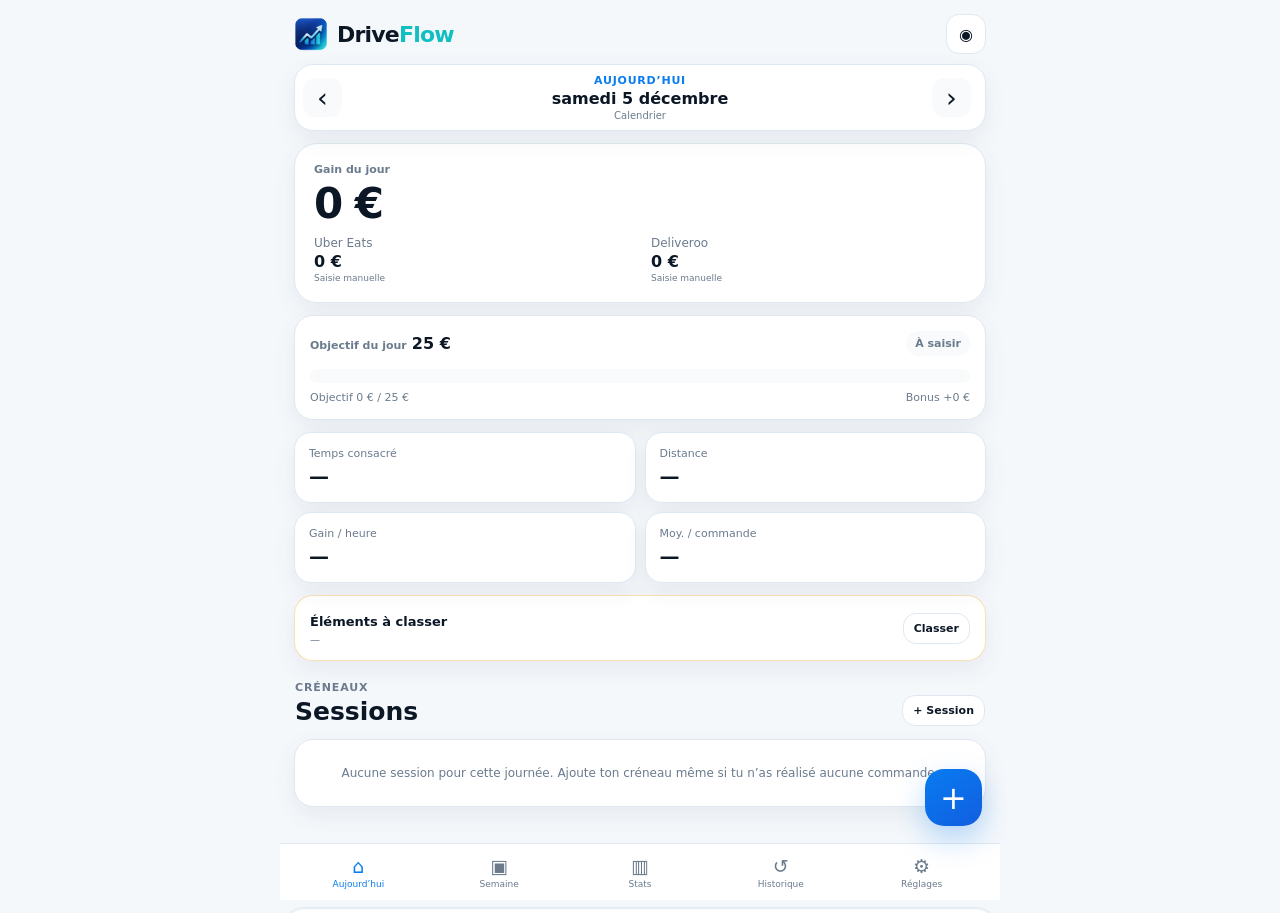
==== index.html @ 2658f7a8 "Add files via upload" ====
<!doctype html>
<html lang="fr">
<head>
  <meta charset="utf-8">
  <meta name="viewport" content="width=device-width,initial-scale=1,viewport-fit=cover">
  <meta name="theme-color" content="#07111f">
  <meta name="apple-mobile-web-app-capable" content="yes">
  <meta name="apple-mobile-web-app-status-bar-style" content="black-translucent">
  <meta name="apple-mobile-web-app-title" content="DriveFlow">
  <link rel="manifest" href="driveflow.webmanifest">
  <link rel="apple-touch-icon" href="driveflow-icon-180.png">
  <link rel="icon" href="driveflow-icon-192.png">
  <link rel="stylesheet" href="driveflow-styles.css?v=4.0.1">
  <title>DriveFlow</title>
</head>
<body>
  <div id="splash" class="splash">
    <img src="driveflow-icon-192.png" alt="">
    <div class="splash-wordmark">Drive<span>Flow</span></div>
    <small>Earnings & Activity Tracker</small>
  </div>

  <main class="app-shell">
    <header class="app-header">
      <button id="brandHome" class="brand-mini" aria-label="Accueil">
        <img src="driveflow-icon-192.png" alt="">
        <div class="brand-text">Drive<span>Flow</span></div>
      </button>
      <button id="privacyBtn" class="icon-btn" aria-label="Masquer les montants">◉</button>
    </header>

    <!-- TODAY -->
    <section id="todayView" class="view active">
      <div class="date-switcher card">
        <button id="prevDay" class="nav-btn" aria-label="Jour précédent">‹</button>
        <button id="openDatePicker" class="date-center">
          <span id="dateContext">Aujourd’hui</span>
          <strong id="dateLabel">—</strong>
          <small>Calendrier</small>
        </button>
        <button id="nextDay" class="nav-btn" aria-label="Jour suivant">›</button>
        <input id="datePicker" class="hidden-date" type="date">
      </div>

      <section class="hero-card">
        <div class="hero-label">Gain du jour</div>
        <div id="todayTotal" class="hero-amount money">0 €</div>
        <div class="platform-inline">
          <span>Uber Eats <strong id="todayUber" class="money">0 €</strong><small id="todayUberSource">Manuel</small></span>
          <span>Deliveroo <strong id="todayDeliveroo" class="money">0 €</strong><small id="todayDelSource">Manuel</small></span>
        </div>
      </section>

      <section class="card goal-card">
        <div class="section-row">
          <div>
            <span class="section-label">Objectif du jour</span>
            <strong id="goalText" class="money">25 €</strong>
          </div>
          <div id="goalBadge" class="badge neutral">À saisir</div>
        </div>
        <div class="goal-track">
          <div id="goalDoneBar" class="goal-done"></div>
          <div id="goalBonusBar" class="goal-bonus"></div>
        </div>
        <div class="goal-labels">
          <span id="goalObjectiveLabel" class="money">Objectif 0 / 25 €</span>
          <span id="goalBonusLabel" class="money">Bonus +0 €</span>
        </div>
      </section>

      <div class="metric-grid">
        <article class="metric-card"><span>Temps consacré</span><strong id="workTime">—</strong></article>
        <article class="metric-card"><span>Distance</span><strong id="distanceText">—</strong></article>
        <article class="metric-card"><span>Gain / heure</span><strong id="hourlyText" class="money">—</strong></article>
        <article class="metric-card"><span>Moy. / commande</span><strong id="avgOrderText" class="money">—</strong></article>
      </div>

      <section id="unassignedCard" class="card attention-card" hidden>
        <div>
          <strong id="unassignedTitle">Éléments à classer</strong>
          <p id="unassignedText">—</p>
        </div>
        <button id="openClassifier" class="ghost-btn compact">Classer</button>
      </section>

      <div class="section-head sessions-head">
        <div><span class="eyebrow">Créneaux</span><h2>Sessions</h2></div>
        <button id="addSessionTop" class="ghost-btn compact">+ Session</button>
      </div>
      <div id="sessionList" class="session-list"></div>
      <button id="openSession" class="fab" aria-label="Ajouter une session">+</button>
    </section>

    <!-- WEEK -->
    <section id="weekView" class="view">
      <div class="period-nav card">
        <button id="prevWeek" class="nav-btn">‹</button>
        <button id="openWeekPicker" class="period-center">
          <span class="eyebrow">Semaine</span>
          <strong id="weekRange">—</strong>
        </button>
        <button id="nextWeek" class="nav-btn">›</button>
        <input id="weekPicker" class="hidden-date" type="date">
      </div>
      <button id="thisWeekBtn" class="text-button">Revenir à cette semaine</button>

      <section class="hero-card compact-hero">
        <div class="section-row">
          <div><span class="hero-label">Épargne</span><div><strong id="weekSaved" class="hero-amount small money">0 €</strong> <span id="weekGoalText" class="muted money">/ 175 €</span></div></div>
          <div id="weekGoalBadge" class="badge neutral">—</div>
        </div>
        <div class="progress"><div id="weekProgress"></div></div>
        <div class="goal-bottom"><span id="weekSuccess">0 objectif atteint</span><span id="weekRemaining" class="money">—</span></div>
      </section>

      <div class="metric-grid">
        <article class="metric-card"><span>Total gagné</span><strong id="weekEarned" class="money">0 €</strong></article>
        <article class="metric-card"><span>Bonus</span><strong id="weekBonus" class="money">0 €</strong></article>
        <article class="metric-card"><span>Temps consacré</span><strong id="weekHours">—</strong></article>
        <article class="metric-card"><span>Distance</span><strong id="weekDistance">—</strong></article>
      </div>

      <section class="card">
        <div class="section-row"><span class="section-label">Objectif & bonus par jour</span><span class="legend-mini">Touchez un jour</span></div>
        <div id="weekBars" class="week-bars"></div>
      </section>
    </section>

    <!-- STATS -->
    <section id="statsView" class="view">
      <div class="section-head">
        <div><span class="eyebrow">Analyse</span><h2>Stats</h2></div>
        <select id="statsRange" class="select-small">
          <option value="day">Jour</option>
          <option value="week">Semaine</option>
          <option value="month">Mois</option>
          <option value="all">Global</option>
        </select>
      </div>
      <div id="statsPeriodNav" class="period-nav card mini-period">
        <button id="statsPrev" class="nav-btn">‹</button>
        <button id="statsPeriodLabel" class="period-center"><strong>—</strong></button>
        <button id="statsNext" class="nav-btn">›</button>
      </div>

      <div class="metric-grid">
        <article class="metric-card"><span>Gains</span><strong id="statsEarned" class="money">0 €</strong></article>
        <article class="metric-card"><span>Épargne</span><strong id="statsSaved" class="money">0 €</strong></article>
        <article class="metric-card"><span>Carburant estimé</span><strong id="statsFuel" class="money">0 €</strong></article>
        <article class="metric-card"><span>Après carburant</span><strong id="statsNet" class="money">0 €</strong></article>
      </div>

      <section class="card stats-list">
        <div><span>Temps consacré</span><strong id="statsWork">—</strong></div>
        <div><span>Distance</span><strong id="statsKm">—</strong></div>
        <div><span>Gain moyen / heure</span><strong id="avgHour" class="money">—</strong></div>
        <div><span>Prix moyen / commande</span><strong id="avgOrder" class="money">—</strong></div>
        <div><span>Commandes</span><strong id="statsOrders">0</strong></div>
        <div><span>Meilleur jour</span><strong id="bestDay" class="money">—</strong></div>
      </section>

      <section class="card">
        <div class="section-label">Répartition des revenus</div>
        <div class="platform-share">
          <div><span>Uber Eats</span><strong id="shareUber">0 %</strong></div>
          <div><span>Deliveroo</span><strong id="shareDeliveroo">0 %</strong></div>
        </div>
        <div class="share-track"><div id="shareUberBar"></div><div id="shareDelBar"></div></div>
      </section>

      <button id="openCompare" class="compare-button">
        <div><strong>Comparer Uber ↔ Deliveroo</strong><span>Analyse détaillée des commandes réalisées</span></div>
        <span>›</span>
      </button>
    </section>

    <!-- HISTORY -->
    <section id="historyView" class="view">
      <div class="section-head">
        <div><span class="eyebrow">Données</span><h2>Historique</h2></div>
        <select id="historyPlatform" class="select-small">
          <option value="all">Toutes</option>
          <option value="uber">Uber</option>
          <option value="deliveroo">Deliveroo</option>
        </select>
      </div>
      <div class="segmented four">
        <button data-history-mode="day">Jour</button>
        <button data-history-mode="week">Semaine</button>
        <button data-history-mode="month" class="active">Mois</button>
        <button data-history-mode="all">Tout</button>
      </div>
      <div id="historyPeriodNav" class="period-nav card mini-period">
        <button id="historyPrev" class="nav-btn">‹</button>
        <button id="historyPeriodLabel" class="period-center"><strong>—</strong></button>
        <button id="historyNext" class="nav-btn">›</button>
      </div>
      <div id="historyList" class="history-list"></div>
    </section>

    <!-- SETTINGS -->
    <section id="settingsView" class="view">
      <div class="section-head"><div><span class="eyebrow">DriveFlow</span><h2>Réglages</h2></div></div>

      <section class="card settings-card">
        <label><span>Objectif journalier habituel</span><div class="inline-input"><input id="dailyGoalInput" type="number" step="0.01" min="0"><span>€</span></div></label>
        <label><span>Apparence</span><select id="themeSelect"><option value="system">Automatique</option><option value="light">Clair</option><option value="dark">Sombre</option></select></label>
      </section>

      <section class="card">
        <div class="section-label">Objectifs personnalisés</div>
        <p class="helper">Choisis une date et un objectif. Mets 0 € pour un jour de repos.</p>
        <div class="override-grid">
          <input id="overrideDate" type="date">
          <div class="inline-input"><input id="overrideGoal" type="number" min="0" step="0.01" placeholder="0"><span>€</span></div>
          <button id="saveOverride" class="primary-btn">Ajouter</button>
        </div>
        <div id="overrideList" class="override-list"></div>
      </section>

      <section class="card settings-card">
        <label><span>Consommation véhicule</span><div class="inline-input"><input id="fuelConsumption" type="number" step="0.1" min="0"><span>L/100</span></div></label>
        <label><span>Prix du carburant</span><div class="inline-input"><input id="fuelPrice" type="number" step="0.01" min="0"><span>€/L</span></div></label>
      </section>

      <section class="card">
        <div class="section-label">Import Uber</div>
        <p class="helper">Sélectionne uniquement <strong>driver_payments-0.csv</strong>. Chaque import remplace la base Uber précédente par le nouvel export complet, tout en conservant tes sessions et classements manuels.</p>
        <input id="uberCsvInput" type="file" accept=".csv,text/csv" hidden>
        <button id="chooseUberCsv" class="primary-btn secondary">Importer l'export Uber</button>
        <div id="uberImportStatus" class="import-status"></div>
      </section>

      <section class="card">
        <div class="section-label">Import Deliveroo</div>
        <p class="helper">Le CSV peut être généré par ChatGPT à partir de tes captures. Il est ajouté à l'historique sans supprimer les semaines précédentes.</p>
        <input id="deliverooCsvInput" type="file" accept=".csv,text/csv" hidden>
        <button id="chooseDeliverooCsv" class="primary-btn secondary">Importer le CSV Deliveroo</button>
        <a href="driveflow-deliveroo-template.csv" download class="text-link">Télécharger le format strict V4</a>
        <div id="deliverooImportStatus" class="import-status"></div>
      </section>

      <section class="card">
        <div class="section-label">Sauvegarde</div>
        <div class="button-stack">
          <button id="exportJson" class="ghost-full">Sauvegarder toutes mes données</button>
          <input id="restoreJsonInput" type="file" accept=".json,application/json" hidden>
          <button id="restoreJson" class="ghost-full">Restaurer une sauvegarde</button>
          <button id="exportHistoryCsv" class="ghost-full">Exporter le résumé DriveFlow CSV</button>
        </div>
      </section>

      <section class="card about-card">
        <img src="driveflow-icon-192.png" alt="">
        <div><strong>DriveFlow</strong><span>Version 4.0 · Journée 04:00 → 04:00</span></div>
      </section>
    </section>
  </main>

  <nav class="bottom-nav">
    <button data-view="today" class="active"><span>⌂</span><small>Aujourd’hui</small></button>
    <button data-view="week"><span>▣</span><small>Semaine</small></button>
    <button data-view="stats"><span>▥</span><small>Stats</small></button>
    <button data-view="history"><span>↺</span><small>Historique</small></button>
    <button data-view="settings"><span>⚙</span><small>Réglages</small></button>
  </nav>

  <!-- COMPARISON SUBPAGE -->
  <section id="comparePage" class="subpage" aria-hidden="true">
    <header class="subpage-header">
      <button id="closeCompare" class="back-btn">‹</button>
      <div><span class="eyebrow">Stats</span><h2>Uber ↔ Deliveroo</h2></div>
    </header>
    <div class="segmented four" id="compareModes">
      <button data-compare-mode="day">Jour</button>
      <button data-compare-mode="week" class="active">Semaine</button>
      <button data-compare-mode="month">Mois</button>
      <button data-compare-mode="all">Global</button>
    </div>
    <div id="comparePeriodNav" class="period-nav card mini-period">
      <button id="comparePrev" class="nav-btn">‹</button>
      <div id="comparePeriodLabel" class="period-center"><strong>—</strong></div>
      <button id="compareNext" class="nav-btn">›</button>
    </div>
    <div class="compare-note">Comparaison descriptive des <strong>commandes réalisées</strong>. Tes refus et arbitrages entre plateformes ne sont pas observés.</div>
    <div id="compareContent"></div>
  </section>

  <!-- SESSION SHEET -->
  <div id="sheetBackdrop" class="backdrop" hidden></div>
  <section id="sessionSheet" class="sheet" aria-hidden="true">
    <div class="sheet-handle"></div>
    <div class="sheet-head">
      <div><span class="eyebrow">Créneau</span><h2 id="sessionTitle">Ajouter une session</h2></div>
      <button id="closeSession" class="close-btn">×</button>
    </div>
    <div id="sessionError" class="form-error" hidden></div>
    <input id="sessionId" type="hidden">
    <label class="field"><span>Date de travail</span><input id="sessionDate" type="date"></label>
    <div class="segmented three session-type">
      <button data-session-type="Midi" class="active">Midi</button>
      <button data-session-type="Soir">Soir</button>
      <button data-session-type="Autre">Autre</button>
    </div>
    <div class="grid-2">
      <label class="field"><span>Début</span><input id="sessionStart" type="time"></label>
      <label class="field"><span>Fin</span><input id="sessionEnd" type="time"></label>
    </div>
    <div class="section-label sheet-section">Pause (facultative)</div>
    <div class="grid-2">
      <label class="field"><span>Début pause</span><input id="pauseStart" type="time"></label>
      <label class="field"><span>Fin pause</span><input id="pauseEnd" type="time"></label>
    </div>
    <div class="section-label sheet-section">Kilométrage compteur</div>
    <div class="grid-2">
      <label class="field"><span>Départ</span><div class="money-input"><input id="odoStart" type="number" step="0.1" min="0"><span>km</span></div></label>
      <label class="field"><span>Arrivée</span><div class="money-input"><input id="odoEnd" type="number" step="0.1" min="0"><span>km</span></div></label>
    </div>
    <div class="section-label sheet-section">Saisie provisoire</div>
    <p class="helper">Les montants importés remplacent automatiquement les montants manuels de la plateforme pour les dates couvertes.</p>
    <div class="platform-form">
      <div class="platform-form-title">Uber Eats</div>
      <div class="grid-2">
        <label class="field"><span>Gains</span><div class="money-input"><input id="manualUber" type="number" step="0.01" min="0"><span>€</span></div></label>
        <label class="field"><span>Nb commandes</span><input id="manualUberOrders" type="number" step="1" min="0"></label>
      </div>
    </div>
    <div class="platform-form">
      <div class="platform-form-title">Deliveroo</div>
      <div class="grid-2">
        <label class="field"><span>Gains</span><div class="money-input"><input id="manualDeliveroo" type="number" step="0.01" min="0"><span>€</span></div></label>
        <label class="field"><span>Nb commandes</span><input id="manualDeliverooOrders" type="number" step="1" min="0"></label>
      </div>
    </div>
    <label class="field"><span>Note (facultatif)</span><textarea id="sessionNote" rows="2"></textarea></label>
    <div class="sheet-actions">
      <button id="deleteSession" class="danger-btn" hidden>Supprimer</button>
      <button id="saveSession" class="primary-btn">Enregistrer</button>
    </div>
  </section>

  <!-- CLASSIFIER SHEET -->
  <section id="classifierSheet" class="sheet classifier-sheet" aria-hidden="true">
    <div class="sheet-handle"></div>
    <div class="sheet-head">
      <div><span class="eyebrow">Import</span><h2>Éléments à classer</h2></div>
      <button id="closeClassifier" class="close-btn">×</button>
    </div>
    <p class="helper">Affecte les commandes qui ne tombent dans aucune session. Le choix est conservé lors des prochains imports Uber.</p>
    <div id="classifierList" class="classifier-list"></div>
  </section>

  <!-- IMPORT REPORT -->
  <section id="reportSheet" class="sheet" aria-hidden="true">
    <div class="sheet-handle"></div>
    <div class="sheet-head">
      <div><span class="eyebrow">Contrôle</span><h2 id="reportTitle">Import terminé</h2></div>
      <button id="closeReport" class="close-btn">×</button>
    </div>
    <div id="reportContent" class="report-content"></div>
    <button id="reportDone" class="primary-btn">Terminé</button>
  </section>

  <script src="driveflow-app.js?v=4.0.1"></script>
</body>
</html>
---- driveflow-styles.css ----
:root{
  --bg:#07111f;--panel:#0d1a2a;--panel2:#101f31;--text:#f8fbff;--muted:#8fa3ba;
  --border:#18314c;--accent:#1597ff;--accent2:#20d6d2;--bonus:#4777ff;--success:#2ee59d;
  --warning:#f0b24a;--danger:#ff6476;--shadow:0 12px 32px rgba(0,0,0,.18);--nav:rgba(7,17,31,.94)
}
:root.light{
  --bg:#f5f8fb;--panel:#fff;--panel2:#f8fafc;--text:#0c1726;--muted:#6b7b8d;--border:#dfe8f0;
  --accent:#087cf0;--accent2:#11bfc1;--bonus:#315fdb;--success:#10a86b;--warning:#c98713;--danger:#d83c55;
  --shadow:0 8px 24px rgba(29,56,84,.07);--nav:rgba(255,255,255,.95)
}
*{box-sizing:border-box}
html{background:var(--bg)}
body{margin:0;background:var(--bg);color:var(--text);font-family:-apple-system,BlinkMacSystemFont,"SF Pro Text",Inter,system-ui,sans-serif;min-height:100vh;-webkit-tap-highlight-color:transparent}
button,input,select,textarea{font:inherit}button{cursor:pointer}
.splash{position:fixed;inset:0;z-index:300;background:linear-gradient(150deg,#07111f 10%,#0d3776 65%,#11bfc1 130%);display:flex;flex-direction:column;align-items:center;justify-content:center;transition:opacity .35s,visibility .35s}
.splash.hide{opacity:0;visibility:hidden}.splash img{width:104px;height:104px;border-radius:27px;box-shadow:0 18px 36px rgba(0,0,0,.25)}
.splash-wordmark{margin-top:24px;font-size:38px;font-weight:800;letter-spacing:-1.5px;color:#fff}.splash-wordmark span{color:#20d6d2}.splash small{margin-top:6px;color:#d7e5f5;text-transform:uppercase;letter-spacing:.14em;font-size:10px}
.app-shell{max-width:720px;margin:0 auto;padding:calc(env(safe-area-inset-top) + 14px) 14px calc(env(safe-area-inset-bottom) + 94px)}
.app-header{display:flex;justify-content:space-between;align-items:center;margin-bottom:10px}.brand-mini{border:0;background:transparent;color:var(--text);display:flex;align-items:center;gap:9px;padding:0}.brand-mini img{width:34px;height:34px;border-radius:10px}.brand-text{font-size:22px;font-weight:800;letter-spacing:-.8px}.brand-text span{color:var(--accent2)}
.icon-btn{border:1px solid var(--border);background:var(--panel);color:var(--text);border-radius:13px;width:40px;height:40px}
.view{display:none}.view.active{display:block}
.card,.hero-card,.metric-card,.compare-card{background:var(--panel);border:1px solid var(--border);box-shadow:var(--shadow)}
.card{border-radius:19px;padding:15px;margin-bottom:12px}.hero-card{border-radius:23px;padding:19px;margin-bottom:12px}
.date-switcher,.period-nav{position:relative;display:grid;grid-template-columns:45px 1fr 45px;align-items:center;padding:8px}
.nav-btn{width:39px;height:39px;border:0;border-radius:12px;background:var(--panel2);color:var(--text);font-size:27px;line-height:1}
.date-center,.period-center{border:0;background:transparent;color:var(--text);display:flex;flex-direction:column;align-items:center;min-width:0}.date-center span{color:var(--accent);font-size:11px;font-weight:800;text-transform:uppercase;letter-spacing:.07em}.date-center strong,.period-center strong{font-size:16px;margin-top:2px;white-space:nowrap;overflow:hidden;text-overflow:ellipsis;max-width:100%}.date-center small{font-size:10px;color:var(--muted);margin-top:2px}.hidden-date{position:absolute;opacity:0;width:1px;height:1px;pointer-events:none}
.hero-label,.section-label,.eyebrow{font-size:11px;color:var(--muted);font-weight:700}.eyebrow{text-transform:uppercase;letter-spacing:.08em}.hero-amount{font-size:42px;font-weight:800;letter-spacing:-1.5px;margin:3px 0}.hero-amount.small{font-size:31px}
.platform-inline{display:flex;gap:22px;color:var(--muted);font-size:12px;margin-top:8px}.platform-inline>span{flex:1}.platform-inline strong{display:block;color:var(--text);font-size:16px;margin-top:2px}.platform-inline small{display:block;font-size:9px;margin-top:2px;color:var(--muted)}
.section-row{display:flex;justify-content:space-between;align-items:center;gap:12px}.badge{padding:6px 9px;border-radius:999px;font-size:11px;font-weight:800;white-space:nowrap}.badge.success{background:rgba(46,229,157,.12);color:var(--success)}.badge.warning{background:rgba(240,178,74,.12);color:var(--warning)}.badge.neutral{background:var(--panel2);color:var(--muted)}
.goal-track{height:14px;background:var(--panel2);border-radius:999px;overflow:hidden;display:flex;margin:13px 0 8px}.goal-done{height:100%;background:linear-gradient(90deg,var(--accent),var(--accent2));transition:width .25s}.goal-bonus{height:100%;background:var(--bonus);transition:width .25s}.goal-labels,.goal-bottom{display:flex;justify-content:space-between;gap:12px;color:var(--muted);font-size:11px}
.metric-grid{display:grid;grid-template-columns:1fr 1fr;gap:9px;margin-bottom:12px}.metric-card{border-radius:17px;padding:14px}.metric-card span{font-size:11px;color:var(--muted);display:block;margin-bottom:4px}.metric-card strong{font-size:20px;letter-spacing:-.4px}
.section-head{display:flex;justify-content:space-between;align-items:end;margin:8px 1px 13px}.section-head h2{margin:2px 0 0;font-size:25px}.sessions-head{margin-top:15px}
.ghost-btn,.primary-btn,.ghost-full,.danger-btn{border:1px solid var(--border);border-radius:13px;padding:11px 13px;font-weight:750}.ghost-btn,.ghost-full{background:var(--panel);color:var(--text)}.primary-btn{border:0;background:linear-gradient(90deg,var(--accent),#1069e8);color:#fff}.primary-btn.secondary{background:var(--panel2);color:var(--text);border:1px solid var(--border)}.danger-btn{background:rgba(255,100,118,.08);color:var(--danger);border-color:rgba(255,100,118,.25)}.compact{padding:8px 10px;font-size:11px}.text-button{border:0;background:transparent;color:var(--accent);font-size:11px;padding:0 4px 10px}
.compact-hero{padding-bottom:15px}.muted,.legend-mini,.helper{color:var(--muted);font-size:11px}.helper{margin:5px 0 12px;line-height:1.45}
.progress{height:10px;background:var(--panel2);border-radius:999px;overflow:hidden;margin:12px 0 8px}.progress>div{height:100%;background:linear-gradient(90deg,var(--accent),var(--accent2));border-radius:999px;transition:width .25s}
.week-bars{display:grid;grid-template-columns:repeat(7,1fr);height:166px;gap:7px;align-items:end;padding-top:20px}.week-col{display:flex;flex-direction:column;align-items:center;gap:6px;height:100%;justify-content:flex-end;cursor:pointer}.week-bar-track{height:118px;width:100%;max-width:30px;background:var(--panel2);border-radius:8px;display:flex;flex-direction:column-reverse;overflow:hidden;position:relative}.week-goal-part{width:100%;background:linear-gradient(180deg,var(--accent2),var(--accent))}.week-bonus-part{width:100%;background:var(--bonus)}.week-col small{font-size:10px;color:var(--muted)}.week-col .day-total{font-size:9px;color:var(--muted)}
.stats-list>div{display:flex;justify-content:space-between;gap:12px;padding:11px 0;border-bottom:1px solid var(--border)}.stats-list>div:last-child{border-bottom:0}.stats-list span{color:var(--muted);font-size:12px}.platform-share{display:flex;justify-content:space-between;gap:14px;margin:14px 0 9px}.platform-share div{flex:1}.platform-share span{display:block;color:var(--muted);font-size:11px}.platform-share strong{font-size:19px}.share-track{height:10px;background:var(--panel2);display:flex;border-radius:999px;overflow:hidden}.share-track div:first-child{background:var(--success)}.share-track div:last-child{background:var(--accent)}
.compare-button{width:100%;display:flex;align-items:center;justify-content:space-between;text-align:left;border:1px solid var(--border);background:var(--panel);color:var(--text);border-radius:18px;padding:15px;margin:2px 0 16px}.compare-button strong,.compare-button span{display:block}.compare-button div span{font-size:10px;color:var(--muted);margin-top:4px}.compare-button>span{font-size:27px;color:var(--accent)}
.segmented{display:grid;background:var(--panel2);border:1px solid var(--border);border-radius:15px;padding:4px;gap:4px;margin-bottom:12px}.segmented.four{grid-template-columns:repeat(4,1fr)}.segmented.three{grid-template-columns:repeat(3,1fr)}.segmented button{border:0;background:transparent;color:var(--muted);border-radius:11px;padding:9px 5px;font-size:11px;font-weight:750}.segmented button.active{background:var(--panel);color:var(--text);box-shadow:0 2px 8px rgba(0,0,0,.08)}
.mini-period{margin-bottom:12px}.select-small{width:auto;max-width:145px;padding:8px 10px;background:var(--panel);color:var(--text);border:1px solid var(--border);border-radius:11px}
.history-list{display:flex;flex-direction:column;gap:9px}.history-item{background:var(--panel);border:1px solid var(--border);border-radius:16px;padding:13px;display:grid;grid-template-columns:1fr auto;gap:10px;cursor:pointer}.history-item .date{font-weight:750}.history-item .sub{color:var(--muted);font-size:10px;margin-top:4px;line-height:1.5}.history-item .right{text-align:right}.history-item .right strong{font-size:18px}.history-item .right small{display:block;color:var(--muted);font-size:9px;margin-top:4px}.history-empty{padding:26px;text-align:center;color:var(--muted);font-size:12px}
.session-list{display:flex;flex-direction:column;gap:9px}.session-card{background:var(--panel);border:1px solid var(--border);border-radius:17px;padding:13px;cursor:pointer}.session-card-top{display:flex;justify-content:space-between;gap:12px;align-items:flex-start}.session-card h3{margin:0;font-size:16px}.session-card .times{font-size:11px;color:var(--muted);margin-top:3px}.session-card .amount{font-size:19px;font-weight:800}.session-card .session-meta{display:flex;flex-wrap:wrap;gap:8px 13px;margin-top:10px;padding-top:10px;border-top:1px solid var(--border);font-size:10px;color:var(--muted)}.session-card .platforms{font-size:10px;color:var(--muted);margin-top:5px}.source-chip{display:inline-block;font-size:8px;padding:2px 5px;border-radius:999px;background:var(--panel2);color:var(--muted);margin-left:4px}
.attention-card{display:flex;align-items:center;justify-content:space-between;gap:12px;border-color:rgba(240,178,74,.4)}.attention-card strong{font-size:13px}.attention-card p{font-size:10px;color:var(--muted);margin:4px 0 0}
.settings-card label{display:flex;justify-content:space-between;align-items:center;padding:11px 0;border-bottom:1px solid var(--border);gap:12px}.settings-card label:last-child{border-bottom:0}.settings-card label>span{font-size:12px}
.inline-input{display:flex;align-items:center;gap:5px}.inline-input input{width:94px}
input,select,textarea{background:var(--panel2);color:var(--text);border:1px solid var(--border);border-radius:12px;padding:11px 12px;outline:none;width:100%}input:focus,select:focus,textarea:focus{border-color:var(--accent)}
.override-grid{display:grid;grid-template-columns:1fr 110px;gap:8px}.override-grid .primary-btn{grid-column:1/-1;width:100%}.override-list{margin-top:10px;display:flex;flex-direction:column;gap:6px}.override-row{display:flex;justify-content:space-between;align-items:center;background:var(--panel2);border-radius:11px;padding:9px 10px;font-size:11px}.override-row button{border:0;background:transparent;color:var(--danger)}
.text-link{display:inline-block;margin-top:10px;color:var(--accent);font-size:11px;text-decoration:none}.import-status{font-size:11px;color:var(--muted);margin-top:9px;line-height:1.45}.button-stack{display:grid;gap:8px;margin-top:12px}.ghost-full{width:100%;text-align:left}.about-card{display:flex;align-items:center;gap:12px}.about-card img{width:46px;height:46px;border-radius:13px}.about-card strong,.about-card span{display:block}.about-card span{font-size:10px;color:var(--muted);margin-top:3px}
.bottom-nav{position:fixed;z-index:60;left:50%;bottom:0;transform:translateX(-50%);width:min(720px,100%);padding:7px 8px calc(env(safe-area-inset-bottom) + 7px);background:var(--nav);backdrop-filter:blur(18px);-webkit-backdrop-filter:blur(18px);border-top:1px solid var(--border);display:grid;grid-template-columns:repeat(5,1fr)}.bottom-nav button{border:0;background:transparent;color:var(--muted);padding:4px 1px;display:flex;flex-direction:column;align-items:center;gap:2px}.bottom-nav button span{font-size:19px}.bottom-nav button small{font-size:9px}.bottom-nav button.active{color:var(--accent)}
.fab{position:fixed;z-index:70;right:max(18px,calc((100vw - 720px)/2 + 18px));bottom:calc(env(safe-area-inset-bottom) + 74px);width:57px;height:57px;border-radius:19px;border:0;background:linear-gradient(145deg,var(--accent),#125ee0);color:#fff;font-size:32px;box-shadow:0 13px 30px rgba(8,124,240,.28)}
.backdrop{position:fixed;inset:0;z-index:80;background:rgba(0,0,0,.45);backdrop-filter:blur(2px)}
.sheet{position:fixed;z-index:90;left:50%;bottom:0;transform:translate(-50%,105%);width:min(720px,100%);max-height:92vh;overflow:auto;background:var(--panel);border:1px solid var(--border);border-radius:25px 25px 0 0;padding:9px 15px calc(env(safe-area-inset-bottom) + 18px);transition:transform .25s}.sheet.open{transform:translate(-50%,0)}.sheet-handle{width:40px;height:5px;border-radius:999px;background:var(--border);margin:2px auto 11px}.sheet-head{display:flex;justify-content:space-between;align-items:center;margin-bottom:13px}.sheet-head h2{margin:2px 0 0}.close-btn{width:37px;height:37px;border-radius:12px;background:var(--panel2);border:1px solid var(--border);color:var(--text);font-size:24px}.field{display:block;margin-bottom:12px}.field>span{display:block;color:var(--muted);font-size:11px;margin-bottom:6px}.grid-2{display:grid;grid-template-columns:1fr 1fr;gap:9px}.money-input{position:relative}.money-input input{padding-right:45px}.money-input span{position:absolute;right:12px;top:50%;transform:translateY(-50%);color:var(--muted);font-size:11px}.sheet-section{margin:5px 0 9px}.platform-form{padding:10px 11px;background:var(--panel2);border-radius:14px;margin-bottom:10px}.platform-form-title{font-size:12px;font-weight:800;margin-bottom:8px}.sheet-actions{display:grid;grid-template-columns:auto 1fr;gap:8px}.form-error{background:rgba(255,100,118,.09);border:1px solid rgba(255,100,118,.25);color:var(--danger);border-radius:12px;padding:10px 11px;font-size:11px;line-height:1.45;margin-bottom:10px}
.classifier-list{display:flex;flex-direction:column;gap:8px}.classify-row{background:var(--panel2);border-radius:14px;padding:11px}.classify-row-top{display:flex;justify-content:space-between;gap:10px}.classify-row strong{font-size:12px}.classify-row small{color:var(--muted);font-size:9px}.classify-row select{margin-top:9px}
.report-content{display:grid;gap:8px;margin-bottom:14px}.report-line{display:flex;justify-content:space-between;gap:12px;padding:9px 10px;background:var(--panel2);border-radius:11px;font-size:11px}.report-line span{color:var(--muted)}
.subpage{position:fixed;z-index:75;inset:0;background:var(--bg);transform:translateX(105%);transition:transform .24s;overflow:auto;padding:calc(env(safe-area-inset-top) + 14px) max(14px,calc((100vw - 720px)/2 + 14px)) calc(env(safe-area-inset-bottom) + 20px)}.subpage.open{transform:translateX(0)}.subpage-header{display:flex;align-items:center;gap:10px;margin-bottom:13px}.subpage-header h2{margin:2px 0 0}.back-btn{width:40px;height:40px;border-radius:12px;border:1px solid var(--border);background:var(--panel);color:var(--text);font-size:28px}.compare-note{background:var(--panel2);border:1px solid var(--border);color:var(--muted);border-radius:14px;padding:11px;font-size:10px;line-height:1.45;margin-bottom:12px}
.compare-grid{display:grid;grid-template-columns:1fr 1fr;gap:9px}.compare-card{border-radius:18px;padding:14px}.compare-card h3{margin:0 0 12px;font-size:16px}.compare-card .big{font-size:26px;font-weight:800;margin-bottom:10px}.compare-kpis{display:grid;gap:8px}.compare-kpis div{display:flex;justify-content:space-between;gap:8px;padding-top:8px;border-top:1px solid var(--border);font-size:10px}.compare-kpis span{color:var(--muted)}.compare-verdict{margin-top:10px;background:var(--panel);border:1px solid var(--border);border-radius:18px;padding:14px}.compare-verdict h3{margin:0 0 8px;font-size:14px}.compare-verdict p{margin:0;color:var(--muted);font-size:10px;line-height:1.55}
.money.hidden-money{filter:blur(8px);user-select:none}
@media(max-width:430px){.app-shell{padding-left:11px;padding-right:11px}.hero-amount{font-size:39px}.platform-inline{gap:15px}.metric-card strong{font-size:18px}.fab{right:17px}.compare-grid{grid-template-columns:1fr 1fr}}
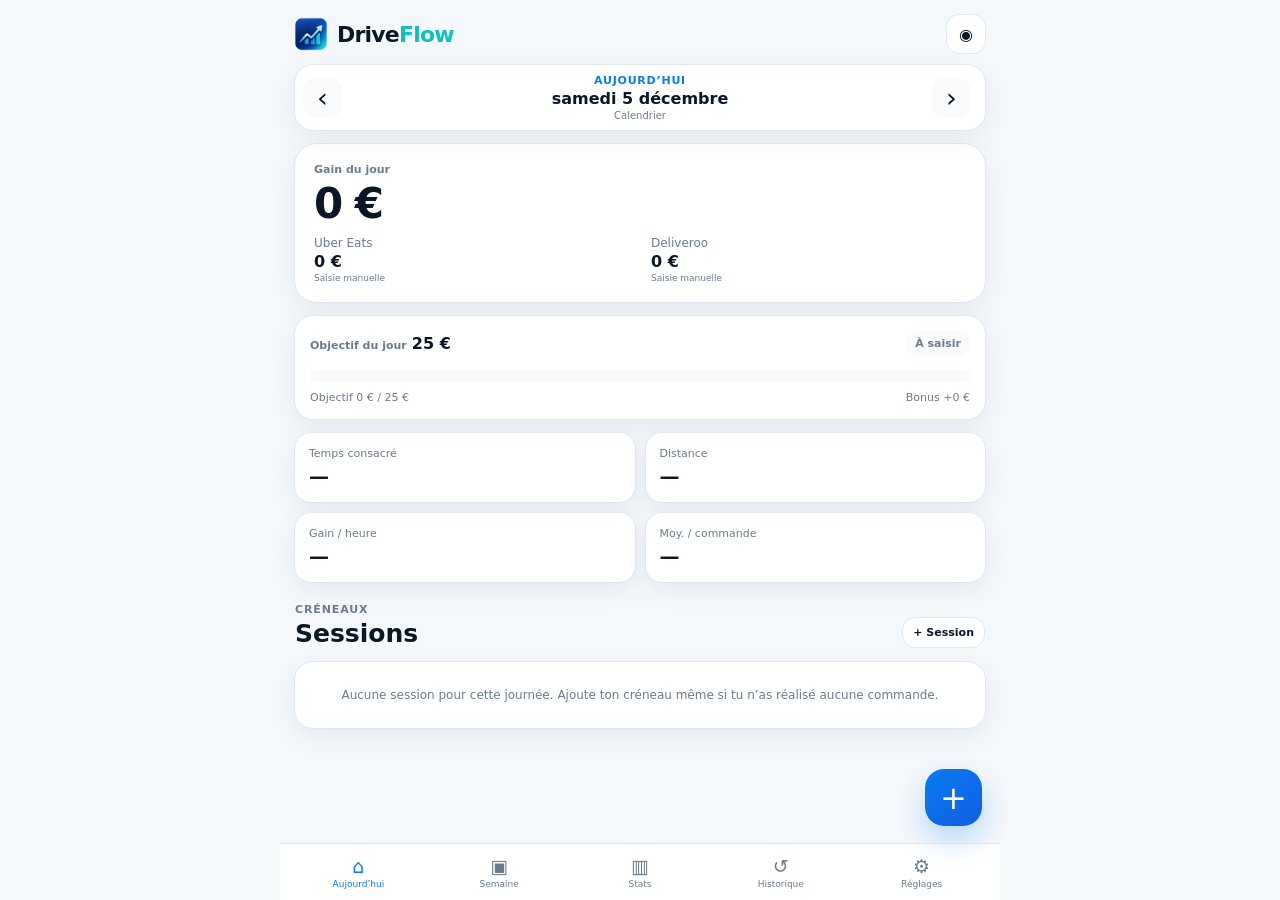
==== commit c8c262f2: "Add files via upload" ====
--- a/index.html
+++ b/index.html
@@ -10,7 +10,7 @@
   <link rel="manifest" href="driveflow.webmanifest">
   <link rel="apple-touch-icon" href="driveflow-icon-180.png">
   <link rel="icon" href="driveflow-icon-192.png">
-  <link rel="stylesheet" href="driveflow-styles.css?v=4.0.1">
+  <link rel="stylesheet" href="driveflow-styles.css?v=4.0.3">
   <title>DriveFlow</title>
 </head>
 <body>
@@ -142,6 +142,7 @@
         <button id="statsPrev" class="nav-btn">‹</button>
         <button id="statsPeriodLabel" class="period-center"><strong>—</strong></button>
         <button id="statsNext" class="nav-btn">›</button>
+        <input id="statsDatePicker" class="hidden-date" type="date" aria-label="Choisir une date pour les statistiques">
       </div>
 
       <div class="metric-grid">
@@ -195,6 +196,7 @@
         <button id="historyPrev" class="nav-btn">‹</button>
         <button id="historyPeriodLabel" class="period-center"><strong>—</strong></button>
         <button id="historyNext" class="nav-btn">›</button>
+        <input id="historyDatePicker" class="hidden-date" type="date" aria-label="Choisir une date pour l’historique">
       </div>
       <div id="historyList" class="history-list"></div>
     </section>
@@ -282,6 +284,7 @@
       <button id="comparePrev" class="nav-btn">‹</button>
       <div id="comparePeriodLabel" class="period-center"><strong>—</strong></div>
       <button id="compareNext" class="nav-btn">›</button>
+      <input id="compareDatePicker" class="hidden-date" type="date" aria-label="Choisir une date pour le comparatif">
     </div>
     <div class="compare-note">Comparaison descriptive des <strong>commandes réalisées</strong>. Tes refus et arbitrages entre plateformes ne sont pas observés.</div>
     <div id="compareContent"></div>
@@ -362,6 +365,6 @@
     <button id="reportDone" class="primary-btn">Terminé</button>
   </section>
 
-  <script src="driveflow-app.js?v=4.0.1"></script>
+  <script src="driveflow-app.js?v=4.0.3"></script>
 </body>
 </html>
--- a/driveflow-styles.css
+++ b/driveflow-styles.css
@@ -1,3 +1,4 @@
+[hidden]{display:none!important}
 :root{
   --bg:#07111f;--panel:#0d1a2a;--panel2:#101f31;--text:#f8fbff;--muted:#8fa3ba;
   --border:#18314c;--accent:#1597ff;--accent2:#20d6d2;--bonus:#4777ff;--success:#2ee59d;
@@ -23,7 +24,7 @@
 .card{border-radius:19px;padding:15px;margin-bottom:12px}.hero-card{border-radius:23px;padding:19px;margin-bottom:12px}
 .date-switcher,.period-nav{position:relative;display:grid;grid-template-columns:45px 1fr 45px;align-items:center;padding:8px}
 .nav-btn{width:39px;height:39px;border:0;border-radius:12px;background:var(--panel2);color:var(--text);font-size:27px;line-height:1}
-.date-center,.period-center{border:0;background:transparent;color:var(--text);display:flex;flex-direction:column;align-items:center;min-width:0}.date-center span{color:var(--accent);font-size:11px;font-weight:800;text-transform:uppercase;letter-spacing:.07em}.date-center strong,.period-center strong{font-size:16px;margin-top:2px;white-space:nowrap;overflow:hidden;text-overflow:ellipsis;max-width:100%}.date-center small{font-size:10px;color:var(--muted);margin-top:2px}.hidden-date{position:absolute;opacity:0;width:1px;height:1px;pointer-events:none}
+.date-center,.period-center{border:0;background:transparent;color:var(--text);display:flex;flex-direction:column;align-items:center;min-width:0}.date-center span{color:var(--accent);font-size:11px;font-weight:800;text-transform:uppercase;letter-spacing:.07em}.date-center strong,.period-center strong{font-size:16px;margin-top:2px;white-space:nowrap;overflow:hidden;text-overflow:ellipsis;max-width:100%}.date-center small{font-size:10px;color:var(--muted);margin-top:2px}.hidden-date{position:absolute;left:53px;top:6px;width:calc(100% - 106px);height:calc(100% - 12px);opacity:0;z-index:5;cursor:pointer;-webkit-appearance:none;appearance:none}
 .hero-label,.section-label,.eyebrow{font-size:11px;color:var(--muted);font-weight:700}.eyebrow{text-transform:uppercase;letter-spacing:.08em}.hero-amount{font-size:42px;font-weight:800;letter-spacing:-1.5px;margin:3px 0}.hero-amount.small{font-size:31px}
 .platform-inline{display:flex;gap:22px;color:var(--muted);font-size:12px;margin-top:8px}.platform-inline>span{flex:1}.platform-inline strong{display:block;color:var(--text);font-size:16px;margin-top:2px}.platform-inline small{display:block;font-size:9px;margin-top:2px;color:var(--muted)}
 .section-row{display:flex;justify-content:space-between;align-items:center;gap:12px}.badge{padding:6px 9px;border-radius:999px;font-size:11px;font-weight:800;white-space:nowrap}.badge.success{background:rgba(46,229,157,.12);color:var(--success)}.badge.warning{background:rgba(240,178,74,.12);color:var(--warning)}.badge.neutral{background:var(--panel2);color:var(--muted)}
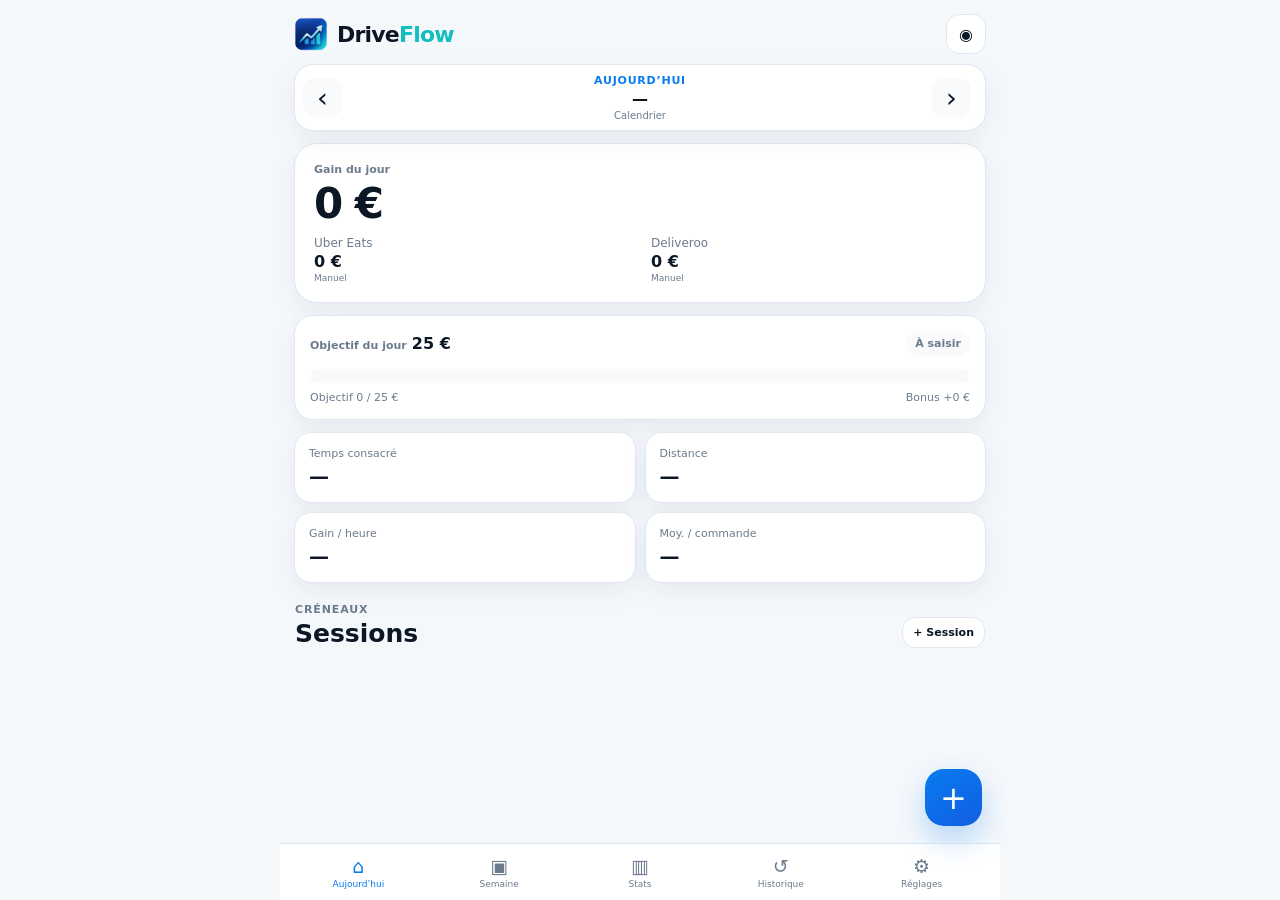
==== commit 148f233b: "Add files via upload" ====
--- a/index.html
+++ b/index.html
@@ -10,7 +10,7 @@
   <link rel="manifest" href="driveflow.webmanifest">
   <link rel="apple-touch-icon" href="driveflow-icon-180.png">
   <link rel="icon" href="driveflow-icon-192.png">
-  <link rel="stylesheet" href="driveflow-styles.css?v=4.0.3">
+  <link rel="stylesheet" href="driveflow-styles.css?v=4.0.1">
   <title>DriveFlow</title>
 </head>
 <body>
@@ -142,7 +142,6 @@
         <button id="statsPrev" class="nav-btn">‹</button>
         <button id="statsPeriodLabel" class="period-center"><strong>—</strong></button>
         <button id="statsNext" class="nav-btn">›</button>
-        <input id="statsDatePicker" class="hidden-date" type="date" aria-label="Choisir une date pour les statistiques">
       </div>
 
       <div class="metric-grid">
@@ -196,7 +195,6 @@
         <button id="historyPrev" class="nav-btn">‹</button>
         <button id="historyPeriodLabel" class="period-center"><strong>—</strong></button>
         <button id="historyNext" class="nav-btn">›</button>
-        <input id="historyDatePicker" class="hidden-date" type="date" aria-label="Choisir une date pour l’historique">
       </div>
       <div id="historyList" class="history-list"></div>
     </section>
@@ -284,7 +282,6 @@
       <button id="comparePrev" class="nav-btn">‹</button>
       <div id="comparePeriodLabel" class="period-center"><strong>—</strong></div>
       <button id="compareNext" class="nav-btn">›</button>
-      <input id="compareDatePicker" class="hidden-date" type="date" aria-label="Choisir une date pour le comparatif">
     </div>
     <div class="compare-note">Comparaison descriptive des <strong>commandes réalisées</strong>. Tes refus et arbitrages entre plateformes ne sont pas observés.</div>
     <div id="compareContent"></div>
@@ -365,6 +362,6 @@
     <button id="reportDone" class="primary-btn">Terminé</button>
   </section>
 
-  <script src="driveflow-app.js?v=4.0.3"></script>
+  <script src="driveflow-app.js?v=4.0.4"></script>
 </body>
 </html>
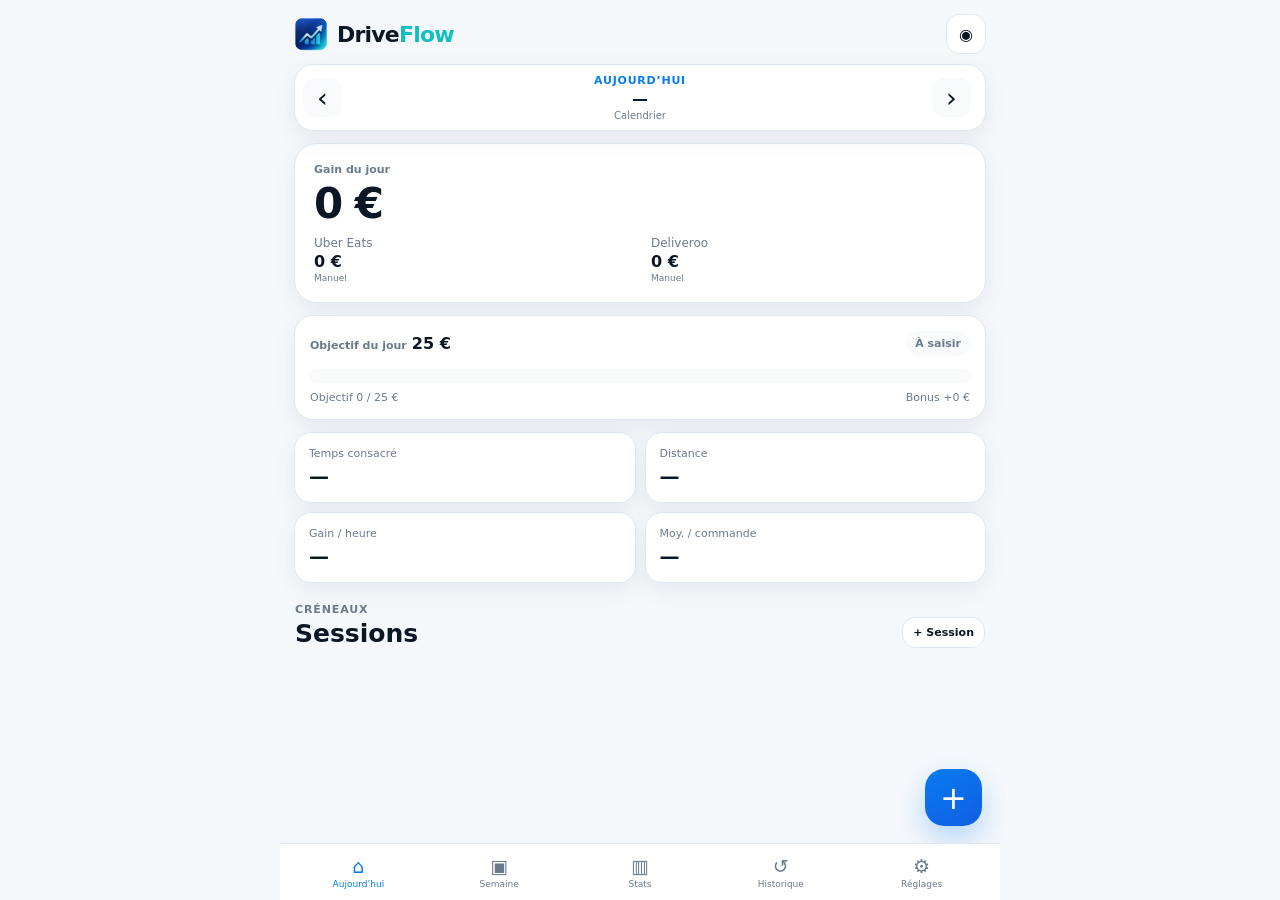
==== commit f1962614: "Add files via upload" ====
--- a/index.html
+++ b/index.html
@@ -10,7 +10,7 @@
   <link rel="manifest" href="driveflow.webmanifest">
   <link rel="apple-touch-icon" href="driveflow-icon-180.png">
   <link rel="icon" href="driveflow-icon-192.png">
-  <link rel="stylesheet" href="driveflow-styles.css?v=4.0.1">
+  <link rel="stylesheet" href="driveflow-styles.css?v=4.0.5">
   <title>DriveFlow</title>
 </head>
 <body>
@@ -259,11 +259,11 @@
   </main>
 
   <nav class="bottom-nav">
-    <button data-view="today" class="active"><span>⌂</span><small>Aujourd’hui</small></button>
-    <button data-view="week"><span>▣</span><small>Semaine</small></button>
-    <button data-view="stats"><span>▥</span><small>Stats</small></button>
-    <button data-view="history"><span>↺</span><small>Historique</small></button>
-    <button data-view="settings"><span>⚙</span><small>Réglages</small></button>
+    <button type="button" data-view="today" class="active"><span>⌂</span><small>Aujourd’hui</small></button>
+    <button type="button" data-view="week"><span>▣</span><small>Semaine</small></button>
+    <button type="button" data-view="stats"><span>▥</span><small>Stats</small></button>
+    <button type="button" data-view="history"><span>↺</span><small>Historique</small></button>
+    <button type="button" data-view="settings"><span>⚙</span><small>Réglages</small></button>
   </nav>
 
   <!-- COMPARISON SUBPAGE -->
@@ -362,6 +362,6 @@
     <button id="reportDone" class="primary-btn">Terminé</button>
   </section>
 
-  <script src="driveflow-app.js?v=4.0.4"></script>
+  <script src="driveflow-app.js?v=4.0.5"></script>
 </body>
 </html>
--- a/driveflow-styles.css
+++ b/driveflow-styles.css
@@ -57,3 +57,11 @@
 .compare-grid{display:grid;grid-template-columns:1fr 1fr;gap:9px}.compare-card{border-radius:18px;padding:14px}.compare-card h3{margin:0 0 12px;font-size:16px}.compare-card .big{font-size:26px;font-weight:800;margin-bottom:10px}.compare-kpis{display:grid;gap:8px}.compare-kpis div{display:flex;justify-content:space-between;gap:8px;padding-top:8px;border-top:1px solid var(--border);font-size:10px}.compare-kpis span{color:var(--muted)}.compare-verdict{margin-top:10px;background:var(--panel);border:1px solid var(--border);border-radius:18px;padding:14px}.compare-verdict h3{margin:0 0 8px;font-size:14px}.compare-verdict p{margin:0;color:var(--muted);font-size:10px;line-height:1.55}
 .money.hidden-money{filter:blur(8px);user-select:none}
 @media(max-width:430px){.app-shell{padding-left:11px;padding-right:11px}.hero-amount{font-size:39px}.platform-inline{gap:15px}.metric-card strong{font-size:18px}.fab{right:17px}.compare-grid{grid-template-columns:1fr 1fr}}
+
+
+/* V4.0.5 navigation reliability — no visual change */
+.bottom-nav{pointer-events:auto;touch-action:manipulation;z-index:110}
+.bottom-nav button{pointer-events:auto;touch-action:manipulation}
+.backdrop[hidden]{display:none!important;pointer-events:none!important}
+.sheet:not(.open){pointer-events:none}
+.subpage:not(.open){pointer-events:none}
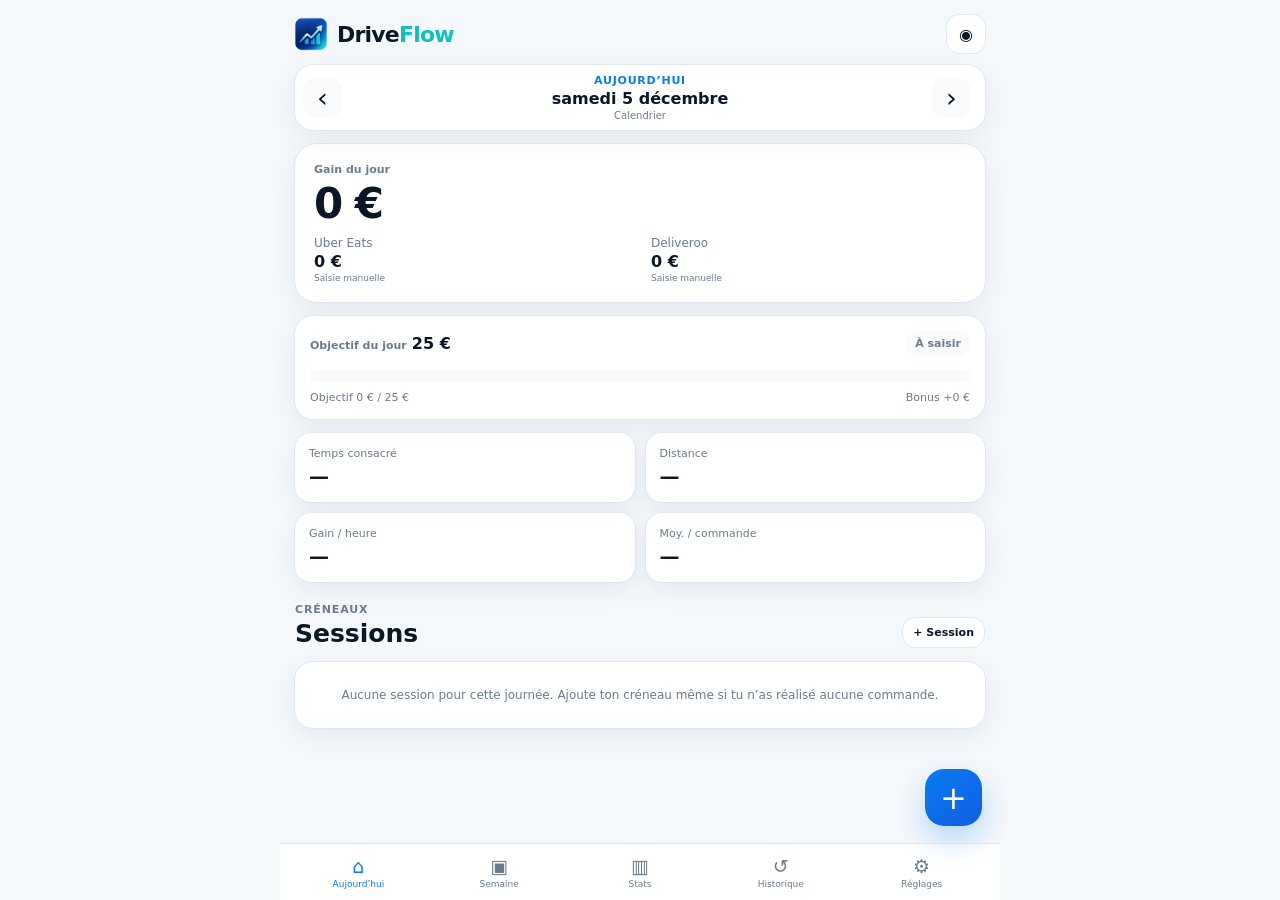
==== commit 0f28644f: "Add files via upload" ====
--- a/index.html
+++ b/index.html
@@ -10,7 +10,7 @@
   <link rel="manifest" href="driveflow.webmanifest">
   <link rel="apple-touch-icon" href="driveflow-icon-180.png">
   <link rel="icon" href="driveflow-icon-192.png">
-  <link rel="stylesheet" href="driveflow-styles.css?v=4.0.5">
+  <link rel="stylesheet" href="driveflow-styles.css?v=4.0.6">
   <title>DriveFlow</title>
 </head>
 <body>
@@ -142,6 +142,7 @@
         <button id="statsPrev" class="nav-btn">‹</button>
         <button id="statsPeriodLabel" class="period-center"><strong>—</strong></button>
         <button id="statsNext" class="nav-btn">›</button>
+        <input id="statsDatePicker" class="hidden-date" type="date" aria-label="Choisir une date pour les statistiques">
       </div>
 
       <div class="metric-grid">
@@ -195,6 +196,7 @@
         <button id="historyPrev" class="nav-btn">‹</button>
         <button id="historyPeriodLabel" class="period-center"><strong>—</strong></button>
         <button id="historyNext" class="nav-btn">›</button>
+        <input id="historyDatePicker" class="hidden-date" type="date" aria-label="Choisir une date pour l’historique">
       </div>
       <div id="historyList" class="history-list"></div>
     </section>
@@ -253,17 +255,17 @@
 
       <section class="card about-card">
         <img src="driveflow-icon-192.png" alt="">
-        <div><strong>DriveFlow</strong><span>Version 4.0 · Journée 04:00 → 04:00</span></div>
+        <div><strong>DriveFlow</strong><span>Version 4.0.6 · Journée 04:00 → 04:00</span></div>
       </section>
     </section>
   </main>
 
   <nav class="bottom-nav">
-    <button type="button" data-view="today" class="active"><span>⌂</span><small>Aujourd’hui</small></button>
-    <button type="button" data-view="week"><span>▣</span><small>Semaine</small></button>
-    <button type="button" data-view="stats"><span>▥</span><small>Stats</small></button>
-    <button type="button" data-view="history"><span>↺</span><small>Historique</small></button>
-    <button type="button" data-view="settings"><span>⚙</span><small>Réglages</small></button>
+    <button data-view="today" class="active"><span>⌂</span><small>Aujourd’hui</small></button>
+    <button data-view="week"><span>▣</span><small>Semaine</small></button>
+    <button data-view="stats"><span>▥</span><small>Stats</small></button>
+    <button data-view="history"><span>↺</span><small>Historique</small></button>
+    <button data-view="settings"><span>⚙</span><small>Réglages</small></button>
   </nav>
 
   <!-- COMPARISON SUBPAGE -->
@@ -282,6 +284,7 @@
       <button id="comparePrev" class="nav-btn">‹</button>
       <div id="comparePeriodLabel" class="period-center"><strong>—</strong></div>
       <button id="compareNext" class="nav-btn">›</button>
+      <input id="compareDatePicker" class="hidden-date" type="date" aria-label="Choisir une date pour le comparatif">
     </div>
     <div class="compare-note">Comparaison descriptive des <strong>commandes réalisées</strong>. Tes refus et arbitrages entre plateformes ne sont pas observés.</div>
     <div id="compareContent"></div>
@@ -362,6 +365,6 @@
     <button id="reportDone" class="primary-btn">Terminé</button>
   </section>
 
-  <script src="driveflow-app.js?v=4.0.5"></script>
+  <script src="driveflow-app.js?v=4.0.6"></script>
 </body>
-</html>+</html>
--- a/driveflow-styles.css
+++ b/driveflow-styles.css
@@ -57,11 +57,3 @@
 .compare-grid{display:grid;grid-template-columns:1fr 1fr;gap:9px}.compare-card{border-radius:18px;padding:14px}.compare-card h3{margin:0 0 12px;font-size:16px}.compare-card .big{font-size:26px;font-weight:800;margin-bottom:10px}.compare-kpis{display:grid;gap:8px}.compare-kpis div{display:flex;justify-content:space-between;gap:8px;padding-top:8px;border-top:1px solid var(--border);font-size:10px}.compare-kpis span{color:var(--muted)}.compare-verdict{margin-top:10px;background:var(--panel);border:1px solid var(--border);border-radius:18px;padding:14px}.compare-verdict h3{margin:0 0 8px;font-size:14px}.compare-verdict p{margin:0;color:var(--muted);font-size:10px;line-height:1.55}
 .money.hidden-money{filter:blur(8px);user-select:none}
 @media(max-width:430px){.app-shell{padding-left:11px;padding-right:11px}.hero-amount{font-size:39px}.platform-inline{gap:15px}.metric-card strong{font-size:18px}.fab{right:17px}.compare-grid{grid-template-columns:1fr 1fr}}
-
-
-/* V4.0.5 navigation reliability — no visual change */
-.bottom-nav{pointer-events:auto;touch-action:manipulation;z-index:110}
-.bottom-nav button{pointer-events:auto;touch-action:manipulation}
-.backdrop[hidden]{display:none!important;pointer-events:none!important}
-.sheet:not(.open){pointer-events:none}
-.subpage:not(.open){pointer-events:none}
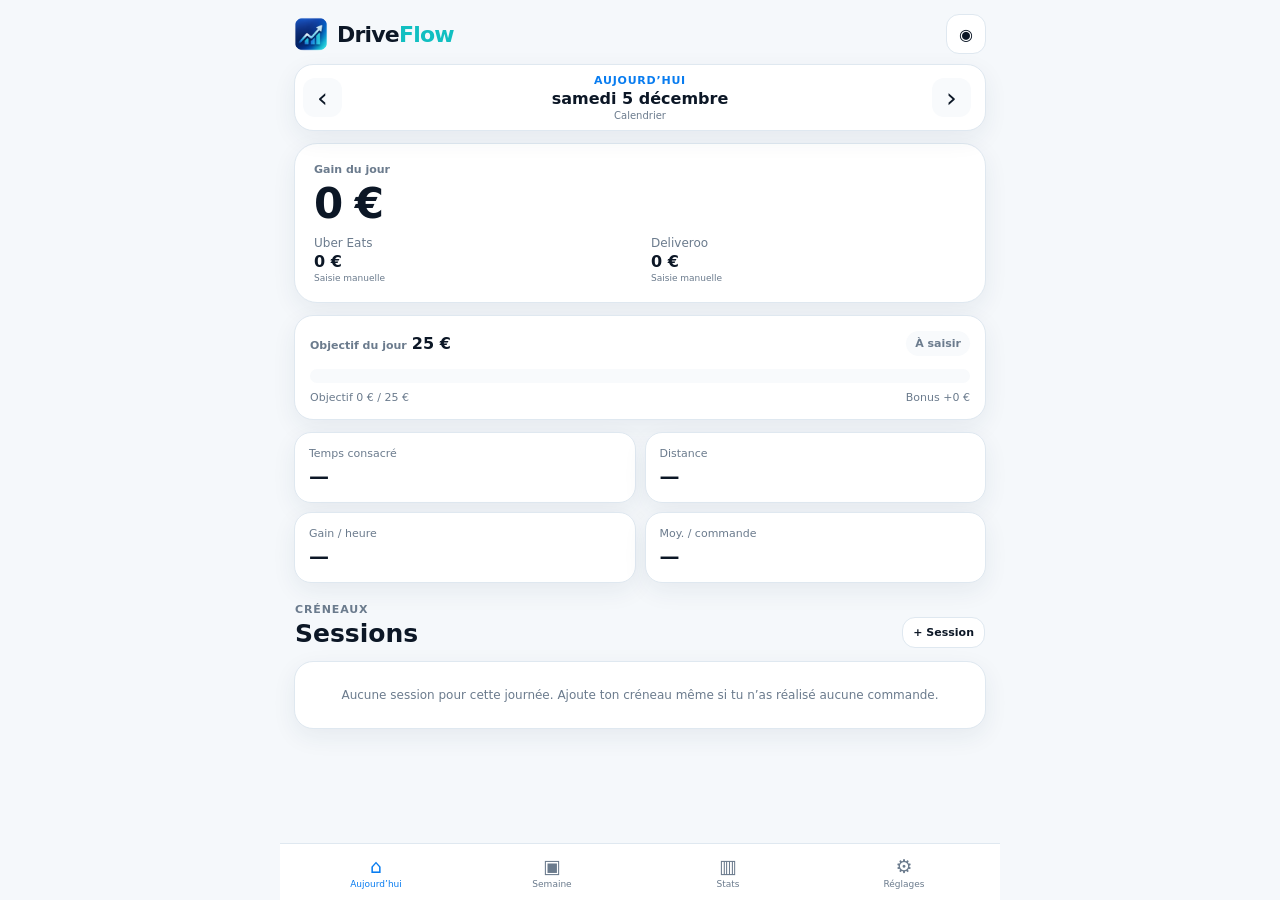
==== commit 6ad1e228: "Add files via upload" ====
--- a/index.html
+++ b/index.html
@@ -10,7 +10,7 @@
   <link rel="manifest" href="driveflow.webmanifest">
   <link rel="apple-touch-icon" href="driveflow-icon-180.png">
   <link rel="icon" href="driveflow-icon-192.png">
-  <link rel="stylesheet" href="driveflow-styles.css?v=4.0.6">
+  <link rel="stylesheet" href="driveflow-styles.css?v=5.0.0">
   <title>DriveFlow</title>
 </head>
 <body>
@@ -89,7 +89,6 @@
         <button id="addSessionTop" class="ghost-btn compact">+ Session</button>
       </div>
       <div id="sessionList" class="session-list"></div>
-      <button id="openSession" class="fab" aria-label="Ajouter une session">+</button>
     </section>
 
     <!-- WEEK -->
@@ -158,7 +157,6 @@
         <div><span>Gain moyen / heure</span><strong id="avgHour" class="money">—</strong></div>
         <div><span>Prix moyen / commande</span><strong id="avgOrder" class="money">—</strong></div>
         <div><span>Commandes</span><strong id="statsOrders">0</strong></div>
-        <div><span>Meilleur jour</span><strong id="bestDay" class="money">—</strong></div>
       </section>
 
       <section class="card">
@@ -170,35 +168,15 @@
         <div class="share-track"><div id="shareUberBar"></div><div id="shareDelBar"></div></div>
       </section>
 
+      <button id="openTopPerformance" class="compare-button">
+        <div><strong>Top performances</strong><span>Commandes, sessions et records de revenus</span></div>
+        <span>›</span>
+      </button>
+
       <button id="openCompare" class="compare-button">
         <div><strong>Comparer Uber ↔ Deliveroo</strong><span>Analyse détaillée des commandes réalisées</span></div>
         <span>›</span>
       </button>
-    </section>
-
-    <!-- HISTORY -->
-    <section id="historyView" class="view">
-      <div class="section-head">
-        <div><span class="eyebrow">Données</span><h2>Historique</h2></div>
-        <select id="historyPlatform" class="select-small">
-          <option value="all">Toutes</option>
-          <option value="uber">Uber</option>
-          <option value="deliveroo">Deliveroo</option>
-        </select>
-      </div>
-      <div class="segmented four">
-        <button data-history-mode="day">Jour</button>
-        <button data-history-mode="week">Semaine</button>
-        <button data-history-mode="month" class="active">Mois</button>
-        <button data-history-mode="all">Tout</button>
-      </div>
-      <div id="historyPeriodNav" class="period-nav card mini-period">
-        <button id="historyPrev" class="nav-btn">‹</button>
-        <button id="historyPeriodLabel" class="period-center"><strong>—</strong></button>
-        <button id="historyNext" class="nav-btn">›</button>
-        <input id="historyDatePicker" class="hidden-date" type="date" aria-label="Choisir une date pour l’historique">
-      </div>
-      <div id="historyList" class="history-list"></div>
     </section>
 
     <!-- SETTINGS -->
@@ -226,6 +204,20 @@
         <label><span>Prix du carburant</span><div class="inline-input"><input id="fuelPrice" type="number" step="0.01" min="0"><span>€/L</span></div></label>
       </section>
 
+      <button id="openHistory" class="settings-link-button">
+        <div><strong>Historique</strong><span>Consulter les journées et sessions passées</span></div>
+        <span>›</span>
+      </button>
+
+      <section class="card">
+        <div class="section-label">Historique des sessions</div>
+        <p class="helper">Import permanent des horaires, pauses et kilomètres historiques. Ces données ne sont pas supprimées lors d’un nouvel import Uber ou Deliveroo.</p>
+        <input id="historyCsvInput" type="file" accept=".csv,text/csv" hidden>
+        <button id="chooseHistoryCsv" class="primary-btn secondary">Importer le CSV historique V2</button>
+        <a href="driveflow-history-template.csv" download class="text-link">Télécharger le format historique</a>
+        <div id="historyImportStatus" class="import-status"></div>
+      </section>
+
       <section class="card">
         <div class="section-label">Import Uber</div>
         <p class="helper">Sélectionne uniquement <strong>driver_payments-0.csv</strong>. Chaque import remplace la base Uber précédente par le nouvel export complet, tout en conservant tes sessions et classements manuels.</p>
@@ -239,7 +231,7 @@
         <p class="helper">Le CSV peut être généré par ChatGPT à partir de tes captures. Il est ajouté à l'historique sans supprimer les semaines précédentes.</p>
         <input id="deliverooCsvInput" type="file" accept=".csv,text/csv" hidden>
         <button id="chooseDeliverooCsv" class="primary-btn secondary">Importer le CSV Deliveroo</button>
-        <a href="driveflow-deliveroo-template.csv" download class="text-link">Télécharger le format strict V4</a>
+        <a href="driveflow-deliveroo-template.csv" download class="text-link">Télécharger le format strict V5</a>
         <div id="deliverooImportStatus" class="import-status"></div>
       </section>
 
@@ -255,7 +247,7 @@
 
       <section class="card about-card">
         <img src="driveflow-icon-192.png" alt="">
-        <div><strong>DriveFlow</strong><span>Version 4.0.6 · Journée 04:00 → 04:00</span></div>
+        <div><strong>DriveFlow</strong><span>Version 5.0.0 · Journée 04:00 → 04:00</span></div>
       </section>
     </section>
   </main>
@@ -264,9 +256,58 @@
     <button data-view="today" class="active"><span>⌂</span><small>Aujourd’hui</small></button>
     <button data-view="week"><span>▣</span><small>Semaine</small></button>
     <button data-view="stats"><span>▥</span><small>Stats</small></button>
-    <button data-view="history"><span>↺</span><small>Historique</small></button>
     <button data-view="settings"><span>⚙</span><small>Réglages</small></button>
   </nav>
+
+
+  <!-- HISTORY SUBPAGE -->
+  <section id="historyPage" class="subpage" aria-hidden="true">
+    <header class="subpage-header">
+      <button id="closeHistory" class="back-btn">‹</button>
+      <div><span class="eyebrow">Données</span><h2>Historique</h2></div>
+      <select id="historyPlatform" class="select-small subpage-select">
+        <option value="all">Toutes</option>
+        <option value="uber">Uber</option>
+        <option value="deliveroo">Deliveroo</option>
+      </select>
+    </header>
+    <div class="segmented four">
+      <button data-history-mode="day">Jour</button>
+      <button data-history-mode="week">Semaine</button>
+      <button data-history-mode="month" class="active">Mois</button>
+      <button data-history-mode="all">Tout</button>
+    </div>
+    <div id="historyPeriodNav" class="period-nav card mini-period">
+      <button id="historyPrev" class="nav-btn">‹</button>
+      <button id="historyPeriodLabel" class="period-center"><strong>—</strong></button>
+      <button id="historyNext" class="nav-btn">›</button>
+      <input id="historyDatePicker" class="hidden-date" type="date" aria-label="Choisir une date pour l’historique">
+    </div>
+    <div id="historyList" class="history-list"></div>
+  </section>
+
+
+  <!-- TOP PERFORMANCE SUBPAGE -->
+  <section id="topPerformancePage" class="subpage" aria-hidden="true">
+    <header class="subpage-header">
+      <button id="closeTopPerformance" class="back-btn">‹</button>
+      <div><span class="eyebrow">Stats</span><h2>Top performances</h2></div>
+    </header>
+    <div class="segmented four" id="topPerformanceModes">
+      <button data-top-mode="day">Jour</button>
+      <button data-top-mode="week">Semaine</button>
+      <button data-top-mode="month">Mois</button>
+      <button data-top-mode="all" class="active">Global</button>
+    </div>
+    <div id="topPerformancePeriodNav" class="period-nav card mini-period">
+      <button id="topPerformancePrev" class="nav-btn">‹</button>
+      <button id="topPerformancePeriodLabel" class="period-center"><strong>—</strong></button>
+      <button id="topPerformanceNext" class="nav-btn">›</button>
+      <input id="topPerformanceDatePicker" class="hidden-date" type="date" aria-label="Choisir une date pour les top performances">
+    </div>
+    <div class="compare-note">Les records utilisent les commandes réellement payées et le <strong>temps actif</strong> des sessions après retrait des pauses.</div>
+    <div id="topPerformanceContent" class="performance-grid"></div>
+  </section>
 
   <!-- COMPARISON SUBPAGE -->
   <section id="comparePage" class="subpage" aria-hidden="true">
@@ -315,6 +356,7 @@
       <label class="field"><span>Début pause</span><input id="pauseStart" type="time"></label>
       <label class="field"><span>Fin pause</span><input id="pauseEnd" type="time"></label>
     </div>
+    <div id="historyPauseHint" class="history-hint" hidden></div>
     <div class="section-label sheet-section">Kilométrage compteur</div>
     <div class="grid-2">
       <label class="field"><span>Départ</span><div class="money-input"><input id="odoStart" type="number" step="0.1" min="0"><span>km</span></div></label>
@@ -365,6 +407,6 @@
     <button id="reportDone" class="primary-btn">Terminé</button>
   </section>
 
-  <script src="driveflow-app.js?v=4.0.6"></script>
+  <script src="driveflow-app.js?v=5.0.0"></script>
 </body>
 </html>
--- a/driveflow-styles.css
+++ b/driveflow-styles.css
@@ -47,8 +47,7 @@
 input,select,textarea{background:var(--panel2);color:var(--text);border:1px solid var(--border);border-radius:12px;padding:11px 12px;outline:none;width:100%}input:focus,select:focus,textarea:focus{border-color:var(--accent)}
 .override-grid{display:grid;grid-template-columns:1fr 110px;gap:8px}.override-grid .primary-btn{grid-column:1/-1;width:100%}.override-list{margin-top:10px;display:flex;flex-direction:column;gap:6px}.override-row{display:flex;justify-content:space-between;align-items:center;background:var(--panel2);border-radius:11px;padding:9px 10px;font-size:11px}.override-row button{border:0;background:transparent;color:var(--danger)}
 .text-link{display:inline-block;margin-top:10px;color:var(--accent);font-size:11px;text-decoration:none}.import-status{font-size:11px;color:var(--muted);margin-top:9px;line-height:1.45}.button-stack{display:grid;gap:8px;margin-top:12px}.ghost-full{width:100%;text-align:left}.about-card{display:flex;align-items:center;gap:12px}.about-card img{width:46px;height:46px;border-radius:13px}.about-card strong,.about-card span{display:block}.about-card span{font-size:10px;color:var(--muted);margin-top:3px}
-.bottom-nav{position:fixed;z-index:60;left:50%;bottom:0;transform:translateX(-50%);width:min(720px,100%);padding:7px 8px calc(env(safe-area-inset-bottom) + 7px);background:var(--nav);backdrop-filter:blur(18px);-webkit-backdrop-filter:blur(18px);border-top:1px solid var(--border);display:grid;grid-template-columns:repeat(5,1fr)}.bottom-nav button{border:0;background:transparent;color:var(--muted);padding:4px 1px;display:flex;flex-direction:column;align-items:center;gap:2px}.bottom-nav button span{font-size:19px}.bottom-nav button small{font-size:9px}.bottom-nav button.active{color:var(--accent)}
-.fab{position:fixed;z-index:70;right:max(18px,calc((100vw - 720px)/2 + 18px));bottom:calc(env(safe-area-inset-bottom) + 74px);width:57px;height:57px;border-radius:19px;border:0;background:linear-gradient(145deg,var(--accent),#125ee0);color:#fff;font-size:32px;box-shadow:0 13px 30px rgba(8,124,240,.28)}
+.bottom-nav{position:fixed;z-index:60;left:50%;bottom:0;transform:translateX(-50%);width:min(720px,100%);padding:7px 8px calc(env(safe-area-inset-bottom) + 7px);background:var(--nav);backdrop-filter:blur(18px);-webkit-backdrop-filter:blur(18px);border-top:1px solid var(--border);display:grid;grid-template-columns:repeat(4,1fr)}.bottom-nav button{border:0;background:transparent;color:var(--muted);padding:4px 1px;display:flex;flex-direction:column;align-items:center;gap:2px}.bottom-nav button span{font-size:19px}.bottom-nav button small{font-size:9px}.bottom-nav button.active{color:var(--accent)}
 .backdrop{position:fixed;inset:0;z-index:80;background:rgba(0,0,0,.45);backdrop-filter:blur(2px)}
 .sheet{position:fixed;z-index:90;left:50%;bottom:0;transform:translate(-50%,105%);width:min(720px,100%);max-height:92vh;overflow:auto;background:var(--panel);border:1px solid var(--border);border-radius:25px 25px 0 0;padding:9px 15px calc(env(safe-area-inset-bottom) + 18px);transition:transform .25s}.sheet.open{transform:translate(-50%,0)}.sheet-handle{width:40px;height:5px;border-radius:999px;background:var(--border);margin:2px auto 11px}.sheet-head{display:flex;justify-content:space-between;align-items:center;margin-bottom:13px}.sheet-head h2{margin:2px 0 0}.close-btn{width:37px;height:37px;border-radius:12px;background:var(--panel2);border:1px solid var(--border);color:var(--text);font-size:24px}.field{display:block;margin-bottom:12px}.field>span{display:block;color:var(--muted);font-size:11px;margin-bottom:6px}.grid-2{display:grid;grid-template-columns:1fr 1fr;gap:9px}.money-input{position:relative}.money-input input{padding-right:45px}.money-input span{position:absolute;right:12px;top:50%;transform:translateY(-50%);color:var(--muted);font-size:11px}.sheet-section{margin:5px 0 9px}.platform-form{padding:10px 11px;background:var(--panel2);border-radius:14px;margin-bottom:10px}.platform-form-title{font-size:12px;font-weight:800;margin-bottom:8px}.sheet-actions{display:grid;grid-template-columns:auto 1fr;gap:8px}.form-error{background:rgba(255,100,118,.09);border:1px solid rgba(255,100,118,.25);color:var(--danger);border-radius:12px;padding:10px 11px;font-size:11px;line-height:1.45;margin-bottom:10px}
 .classifier-list{display:flex;flex-direction:column;gap:8px}.classify-row{background:var(--panel2);border-radius:14px;padding:11px}.classify-row-top{display:flex;justify-content:space-between;gap:10px}.classify-row strong{font-size:12px}.classify-row small{color:var(--muted);font-size:9px}.classify-row select{margin-top:9px}
@@ -56,4 +55,18 @@
 .subpage{position:fixed;z-index:75;inset:0;background:var(--bg);transform:translateX(105%);transition:transform .24s;overflow:auto;padding:calc(env(safe-area-inset-top) + 14px) max(14px,calc((100vw - 720px)/2 + 14px)) calc(env(safe-area-inset-bottom) + 20px)}.subpage.open{transform:translateX(0)}.subpage-header{display:flex;align-items:center;gap:10px;margin-bottom:13px}.subpage-header h2{margin:2px 0 0}.back-btn{width:40px;height:40px;border-radius:12px;border:1px solid var(--border);background:var(--panel);color:var(--text);font-size:28px}.compare-note{background:var(--panel2);border:1px solid var(--border);color:var(--muted);border-radius:14px;padding:11px;font-size:10px;line-height:1.45;margin-bottom:12px}
 .compare-grid{display:grid;grid-template-columns:1fr 1fr;gap:9px}.compare-card{border-radius:18px;padding:14px}.compare-card h3{margin:0 0 12px;font-size:16px}.compare-card .big{font-size:26px;font-weight:800;margin-bottom:10px}.compare-kpis{display:grid;gap:8px}.compare-kpis div{display:flex;justify-content:space-between;gap:8px;padding-top:8px;border-top:1px solid var(--border);font-size:10px}.compare-kpis span{color:var(--muted)}.compare-verdict{margin-top:10px;background:var(--panel);border:1px solid var(--border);border-radius:18px;padding:14px}.compare-verdict h3{margin:0 0 8px;font-size:14px}.compare-verdict p{margin:0;color:var(--muted);font-size:10px;line-height:1.55}
 .money.hidden-money{filter:blur(8px);user-select:none}
-@media(max-width:430px){.app-shell{padding-left:11px;padding-right:11px}.hero-amount{font-size:39px}.platform-inline{gap:15px}.metric-card strong{font-size:18px}.fab{right:17px}.compare-grid{grid-template-columns:1fr 1fr}}
+@media(max-width:430px){.app-shell{padding-left:11px;padding-right:11px}.hero-amount{font-size:39px}.platform-inline{gap:15px}.metric-card strong{font-size:18px}.compare-grid{grid-template-columns:1fr 1fr}}
+
+/* DriveFlow V5 */
+.settings-link-button{width:100%;display:flex;align-items:center;justify-content:space-between;text-align:left;border:1px solid var(--border);background:var(--panel);color:var(--text);border-radius:18px;padding:15px;margin:0 0 12px;box-shadow:var(--shadow)}
+.settings-link-button strong,.settings-link-button span{display:block}.settings-link-button div span{font-size:10px;color:var(--muted);margin-top:4px}.settings-link-button>span{font-size:27px;color:var(--accent)}
+.subpage-select{margin-left:auto}
+.performance-grid{display:grid;grid-template-columns:1fr 1fr;gap:10px;padding-bottom:18px}
+.performance-card{background:var(--panel);border:1px solid var(--border);box-shadow:var(--shadow);border-radius:18px;padding:14px;min-height:126px}
+.performance-card.wide{grid-column:1/-1}.performance-card.unavailable{opacity:.52;filter:saturate(.35)}
+.performance-card .perf-label{font-size:10px;color:var(--muted);font-weight:750;text-transform:uppercase;letter-spacing:.05em}
+.performance-card .perf-value{font-size:24px;font-weight:850;letter-spacing:-.6px;margin-top:8px}
+.performance-card .perf-context{font-size:10px;color:var(--muted);line-height:1.45;margin-top:7px}
+.performance-card .perf-platform{display:inline-block;margin-top:7px;padding:3px 7px;border-radius:999px;background:var(--panel2);font-size:9px;color:var(--muted)}
+.history-hint{margin:-4px 0 12px;padding:9px 10px;border-radius:11px;background:var(--panel2);color:var(--muted);font-size:10px;line-height:1.45}
+@media(max-width:430px){.performance-grid{grid-template-columns:1fr 1fr}}
